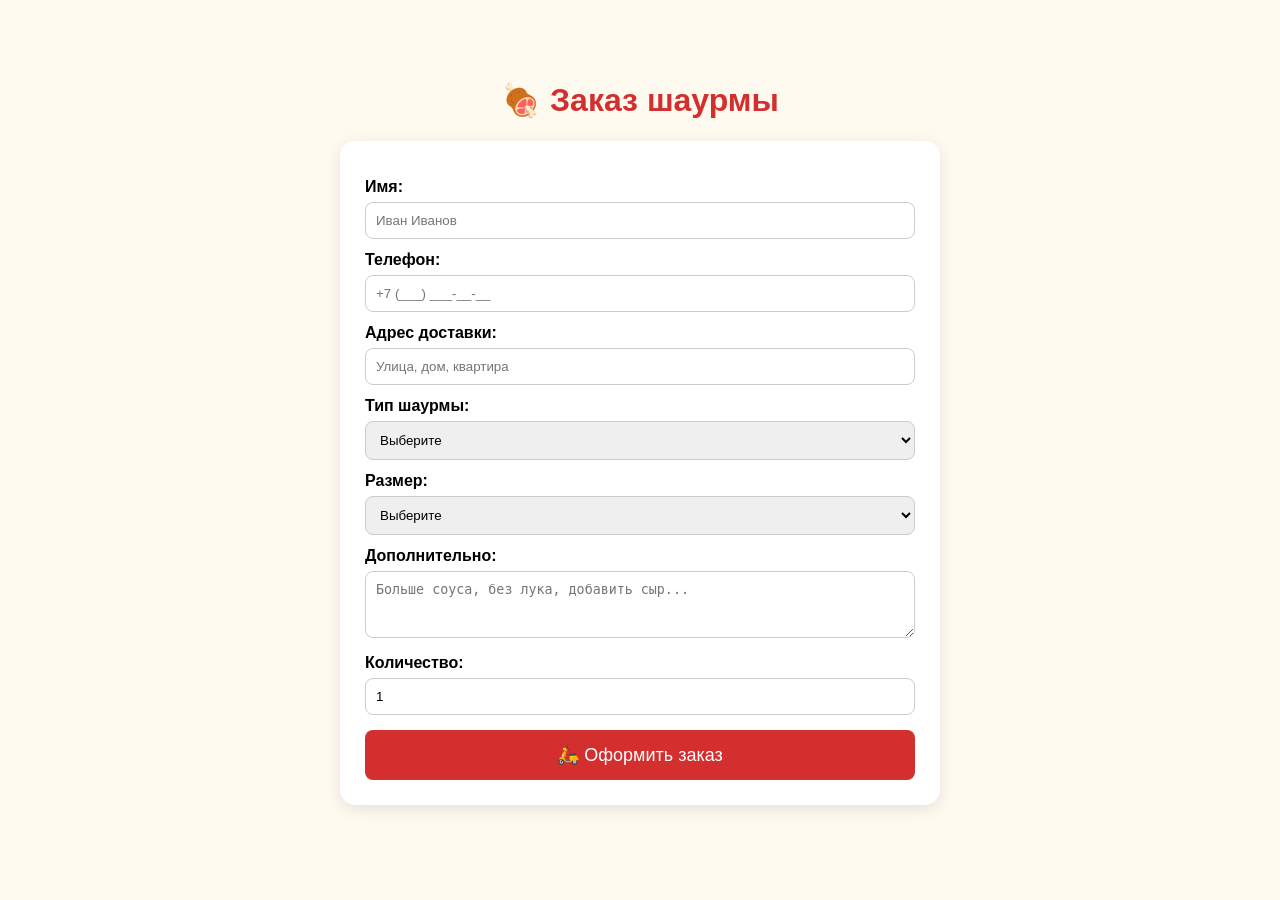
==== index.html @ eef4c4bd "Add shawarma order form" ====
<!DOCTYPE html>
<html lang="ru">
<head>
    <meta charset="UTF-8">
    <meta name="viewport" content="width=device-width, initial-scale=1.0">
    <title>Заказ шаурмы</title>
    <style>
        body {
            font-family: Arial, sans-serif;
            max-width: 600px;
            margin: 40px auto;
            padding: 20px;
            background: #fffaf0;
        }
        h1 { color: #d32f2f; text-align: center; }
        form {
            background: white;
            padding: 25px;
            border-radius: 15px;
            box-shadow: 0 4px 15px rgba(0,0,0,0.1);
        }
        label { display: block; margin: 12px 0 6px; font-weight: bold; }
        input, select, textarea {
            width: 100%;
            padding: 10px;
            border: 1px solid #ccc;
            border-radius: 8px;
            box-sizing: border-box;
        }
        button {
            background: #d32f2f;
            color: white;
            padding: 14px;
            border: none;
            border-radius: 8px;
            font-size: 18px;
            cursor: pointer;
            width: 100%;
            margin-top: 15px;
        }
        button:hover { background: #b71c1c; }
    </style>
</head>
<body>
    <h1>🍖 Заказ шаурмы</h1>
    <form>
        <label>Имя:</label>
        <input type="text" required placeholder="Иван Иванов">
        
        <label>Телефон:</label>
        <input type="tel" required placeholder="+7 (___) ___-__-__">
        
        <label>Адрес доставки:</label>
        <input type="text" required placeholder="Улица, дом, квартира">
        
        <label>Тип шаурмы:</label>
        <select required>
            <option value="">Выберите</option>
            <option>Куриная классическая</option>
            <option>Говяжья</option>
            <option>Свиная</option>
            <option>Острая</option>
            <option>Вегетарианская</option>
        </select>
        
        <label>Размер:</label>
        <select required>
            <option value="">Выберите</option>
            <option>Стандарт (250г)</option>
            <option>Большой (400г)</option>
            <option>Мега (600г)</option>
        </select>
        
        <label>Дополнительно:</label>
        <textarea rows="3" placeholder="Больше соуса, без лука, добавить сыр..."></textarea>
        
        <label>Количество:</label>
        <input type="number" value="1" min="1" required>
        
        <button type="submit">🛵 Оформить заказ</button>
    </form>
</body>
</html>
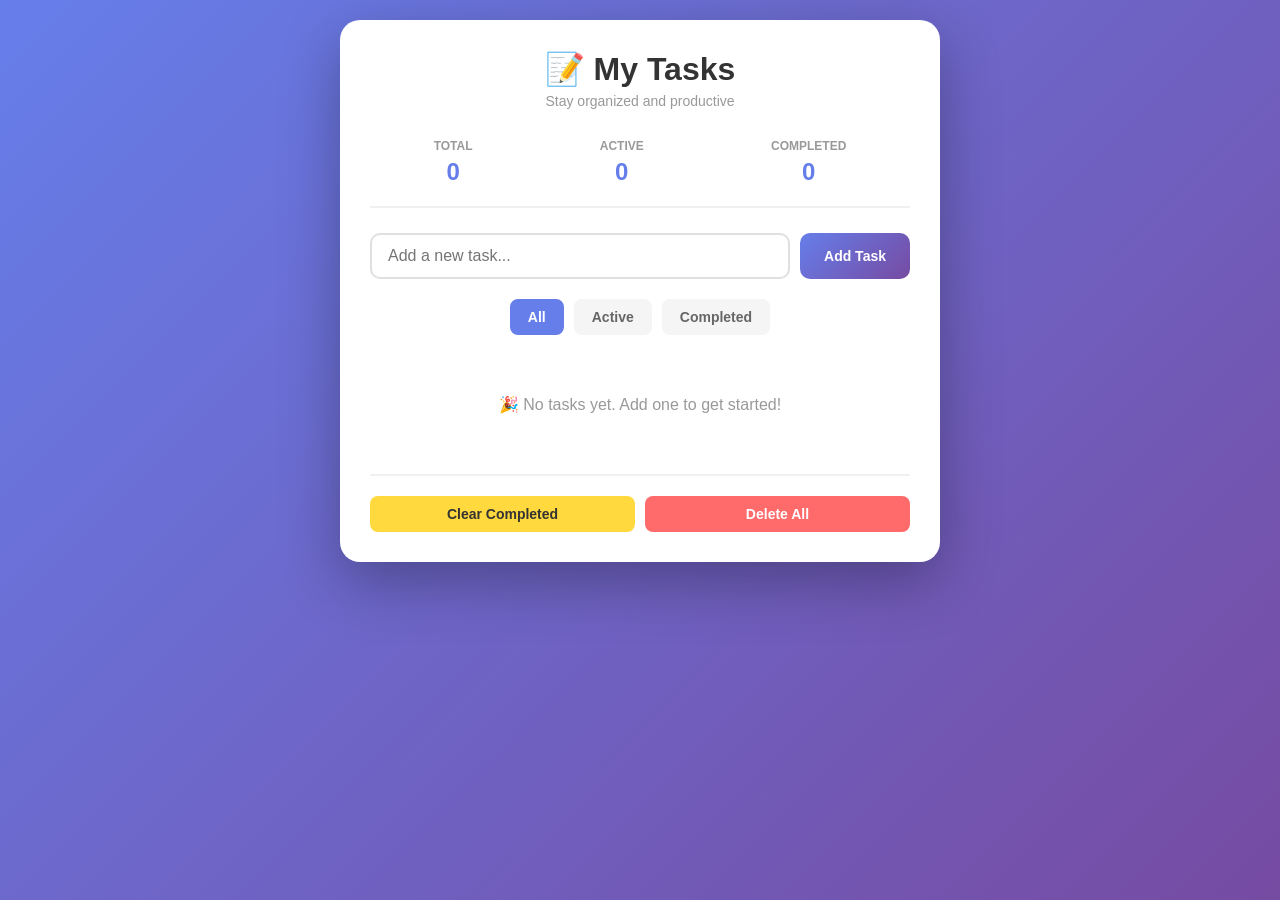
==== commit 71f29ee6: "Add to-do list application with local storage functionality" ====
--- a/index.html
+++ b/index.html
@@ -1,83 +1,64 @@
 <!DOCTYPE html>
-<html lang="ru">
+<html lang="en">
 <head>
     <meta charset="UTF-8">
     <meta name="viewport" content="width=device-width, initial-scale=1.0">
-    <title>Заказ шаурмы</title>
-    <style>
-        body {
-            font-family: Arial, sans-serif;
-            max-width: 600px;
-            margin: 40px auto;
-            padding: 20px;
-            background: #fffaf0;
-        }
-        h1 { color: #d32f2f; text-align: center; }
-        form {
-            background: white;
-            padding: 25px;
-            border-radius: 15px;
-            box-shadow: 0 4px 15px rgba(0,0,0,0.1);
-        }
-        label { display: block; margin: 12px 0 6px; font-weight: bold; }
-        input, select, textarea {
-            width: 100%;
-            padding: 10px;
-            border: 1px solid #ccc;
-            border-radius: 8px;
-            box-sizing: border-box;
-        }
-        button {
-            background: #d32f2f;
-            color: white;
-            padding: 14px;
-            border: none;
-            border-radius: 8px;
-            font-size: 18px;
-            cursor: pointer;
-            width: 100%;
-            margin-top: 15px;
-        }
-        button:hover { background: #b71c1c; }
-    </style>
+    <title>To-Do List App</title>
+    <link rel="stylesheet" href="styles.css">
 </head>
 <body>
-    <h1>🍖 Заказ шаурмы</h1>
-    <form>
-        <label>Имя:</label>
-        <input type="text" required placeholder="Иван Иванов">
-        
-        <label>Телефон:</label>
-        <input type="tel" required placeholder="+7 (___) ___-__-__">
-        
-        <label>Адрес доставки:</label>
-        <input type="text" required placeholder="Улица, дом, квартира">
-        
-        <label>Тип шаурмы:</label>
-        <select required>
-            <option value="">Выберите</option>
-            <option>Куриная классическая</option>
-            <option>Говяжья</option>
-            <option>Свиная</option>
-            <option>Острая</option>
-            <option>Вегетарианская</option>
-        </select>
-        
-        <label>Размер:</label>
-        <select required>
-            <option value="">Выберите</option>
-            <option>Стандарт (250г)</option>
-            <option>Большой (400г)</option>
-            <option>Мега (600г)</option>
-        </select>
-        
-        <label>Дополнительно:</label>
-        <textarea rows="3" placeholder="Больше соуса, без лука, добавить сыр..."></textarea>
-        
-        <label>Количество:</label>
-        <input type="number" value="1" min="1" required>
-        
-        <button type="submit">🛵 Оформить заказ</button>
-    </form>
+    <div class="container">
+        <div class="todo-wrapper">
+            <header class="header">
+                <h1>📝 My Tasks</h1>
+                <p class="subtitle">Stay organized and productive</p>
+            </header>
+
+            <div class="stats">
+                <div class="stat-item">
+                    <span class="stat-label">Total</span>
+                    <span class="stat-value" id="totalCount">0</span>
+                </div>
+                <div class="stat-item">
+                    <span class="stat-label">Active</span>
+                    <span class="stat-value" id="activeCount">0</span>
+                </div>
+                <div class="stat-item">
+                    <span class="stat-label">Completed</span>
+                    <span class="stat-value" id="completedCount">0</span>
+                </div>
+            </div>
+
+            <div class="input-section">
+                <input 
+                    type="text" 
+                    id="taskInput" 
+                    class="task-input" 
+                    placeholder="Add a new task..."
+                    autocomplete="off"
+                >
+                <button id="addBtn" class="add-btn">Add Task</button>
+            </div>
+
+            <div class="filter-section">
+                <button class="filter-btn active" data-filter="all">All</button>
+                <button class="filter-btn" data-filter="active">Active</button>
+                <button class="filter-btn" data-filter="completed">Completed</button>
+            </div>
+
+            <div id="emptyState" class="empty-state">
+                <p>🎉 No tasks yet. Add one to get started!</p>
+            </div>
+
+            <ul id="taskList" class="task-list"></ul>
+
+            <div class="action-buttons">
+                <button id="clearCompleted" class="action-btn clear-btn">Clear Completed</button>
+                <button id="deleteAll" class="action-btn delete-btn">Delete All</button>
+            </div>
+        </div>
+    </div>
+
+    <script src="script.js"></script>
 </body>
 </html>
--- a/styles.css
+++ b/styles.css
@@ -0,0 +1,319 @@
+* {
+    margin: 0;
+    padding: 0;
+    box-sizing: border-box;
+}
+
+body {
+    font-family: 'Segoe UI', Tahoma, Geneva, Verdana, sans-serif;
+    background: linear-gradient(135deg, #667eea 0%, #764ba2 100%);
+    min-height: 100vh;
+    padding: 20px;
+}
+
+.container {
+    max-width: 600px;
+    margin: 0 auto;
+}
+
+.todo-wrapper {
+    background: white;
+    border-radius: 20px;
+    box-shadow: 0 20px 60px rgba(0, 0, 0, 0.3);
+    padding: 30px;
+    animation: slideUp 0.5s ease-out;
+}
+
+@keyframes slideUp {
+    from {
+        opacity: 0;
+        transform: translateY(30px);
+    }
+    to {
+        opacity: 1;
+        transform: translateY(0);
+    }
+}
+
+.header {
+    text-align: center;
+    margin-bottom: 30px;
+}
+
+.header h1 {
+    color: #333;
+    font-size: 32px;
+    margin-bottom: 5px;
+}
+
+.subtitle {
+    color: #999;
+    font-size: 14px;
+}
+
+.stats {
+    display: flex;
+    justify-content: space-around;
+    margin-bottom: 25px;
+    padding-bottom: 20px;
+    border-bottom: 2px solid #f0f0f0;
+}
+
+.stat-item {
+    display: flex;
+    flex-direction: column;
+    align-items: center;
+    gap: 5px;
+}
+
+.stat-label {
+    font-size: 12px;
+    color: #999;
+    text-transform: uppercase;
+    font-weight: 600;
+}
+
+.stat-value {
+    font-size: 24px;
+    font-weight: bold;
+    color: #667eea;
+}
+
+.input-section {
+    display: flex;
+    gap: 10px;
+    margin-bottom: 20px;
+}
+
+.task-input {
+    flex: 1;
+    padding: 12px 16px;
+    border: 2px solid #e0e0e0;
+    border-radius: 10px;
+    font-size: 16px;
+    transition: all 0.3s ease;
+}
+
+.task-input:focus {
+    outline: none;
+    border-color: #667eea;
+    box-shadow: 0 0 0 3px rgba(102, 126, 234, 0.1);
+}
+
+.add-btn {
+    padding: 12px 24px;
+    background: linear-gradient(135deg, #667eea 0%, #764ba2 100%);
+    color: white;
+    border: none;
+    border-radius: 10px;
+    cursor: pointer;
+    font-weight: 600;
+    transition: all 0.3s ease;
+    font-size: 14px;
+}
+
+.add-btn:hover {
+    transform: translateY(-2px);
+    box-shadow: 0 10px 20px rgba(102, 126, 234, 0.3);
+}
+
+.add-btn:active {
+    transform: translateY(0);
+}
+
+.filter-section {
+    display: flex;
+    gap: 10px;
+    margin-bottom: 20px;
+    justify-content: center;
+}
+
+.filter-btn {
+    padding: 8px 16px;
+    background: #f5f5f5;
+    border: 2px solid transparent;
+    border-radius: 8px;
+    cursor: pointer;
+    font-size: 14px;
+    font-weight: 600;
+    color: #666;
+    transition: all 0.3s ease;
+}
+
+.filter-btn:hover {
+    background: #efefef;
+}
+
+.filter-btn.active {
+    background: #667eea;
+    color: white;
+    border-color: #667eea;
+}
+
+.empty-state {
+    text-align: center;
+    padding: 40px 20px;
+    color: #999;
+    font-size: 16px;
+    display: none;
+}
+
+.empty-state.show {
+    display: block;
+}
+
+.task-list {
+    list-style: none;
+    margin-bottom: 20px;
+}
+
+.task-item {
+    display: flex;
+    align-items: center;
+    padding: 15px;
+    background: #f9f9f9;
+    border-radius: 10px;
+    margin-bottom: 10px;
+    transition: all 0.3s ease;
+    animation: fadeIn 0.3s ease-out;
+}
+
+@keyframes fadeIn {
+    from {
+        opacity: 0;
+        transform: translateY(-10px);
+    }
+    to {
+        opacity: 1;
+        transform: translateY(0);
+    }
+}
+
+.task-item:hover {
+    background: #f0f0f0;
+    box-shadow: 0 2px 8px rgba(0, 0, 0, 0.1);
+}
+
+.task-item.completed .task-text {
+    text-decoration: line-through;
+    color: #ccc;
+}
+
+.checkbox {
+    width: 24px;
+    height: 24px;
+    margin-right: 15px;
+    cursor: pointer;
+    accent-color: #667eea;
+}
+
+.task-text {
+    flex: 1;
+    color: #333;
+    font-size: 16px;
+    transition: all 0.3s ease;
+    word-break: break-word;
+}
+
+.task-date {
+    font-size: 12px;
+    color: #999;
+    margin-left: 10px;
+}
+
+.delete-task-btn {
+    background: #ff6b6b;
+    color: white;
+    border: none;
+    padding: 6px 12px;
+    border-radius: 6px;
+    cursor: pointer;
+    font-size: 12px;
+    font-weight: 600;
+    transition: all 0.3s ease;
+    margin-left: 10px;
+}
+
+.delete-task-btn:hover {
+    background: #ff5252;
+    transform: scale(1.05);
+}
+
+.action-buttons {
+    display: flex;
+    gap: 10px;
+    margin-top: 20px;
+    padding-top: 20px;
+    border-top: 2px solid #f0f0f0;
+}
+
+.action-btn {
+    flex: 1;
+    padding: 10px;
+    border: none;
+    border-radius: 8px;
+    cursor: pointer;
+    font-weight: 600;
+    font-size: 14px;
+    transition: all 0.3s ease;
+}
+
+.clear-btn {
+    background: #ffd93d;
+    color: #333;
+}
+
+.clear-btn:hover {
+    background: #ffcc1a;
+    transform: translateY(-2px);
+}
+
+.delete-btn {
+    background: #ff6b6b;
+    color: white;
+}
+
+.delete-btn:hover {
+    background: #ff5252;
+    transform: translateY(-2px);
+}
+
+.action-btn:disabled {
+    opacity: 0.5;
+    cursor: not-allowed;
+}
+
+/* Responsive Design */
+@media (max-width: 600px) {
+    .todo-wrapper {
+        padding: 20px;
+    }
+
+    .header h1 {
+        font-size: 24px;
+    }
+
+    .stats {
+        flex-direction: row;
+    }
+
+    .input-section {
+        flex-direction: column;
+    }
+
+    .add-btn {
+        width: 100%;
+    }
+
+    .filter-section {
+        flex-wrap: wrap;
+    }
+
+    .task-item {
+        flex-wrap: wrap;
+    }
+
+    .action-buttons {
+        flex-direction: column;
+    }
+}
